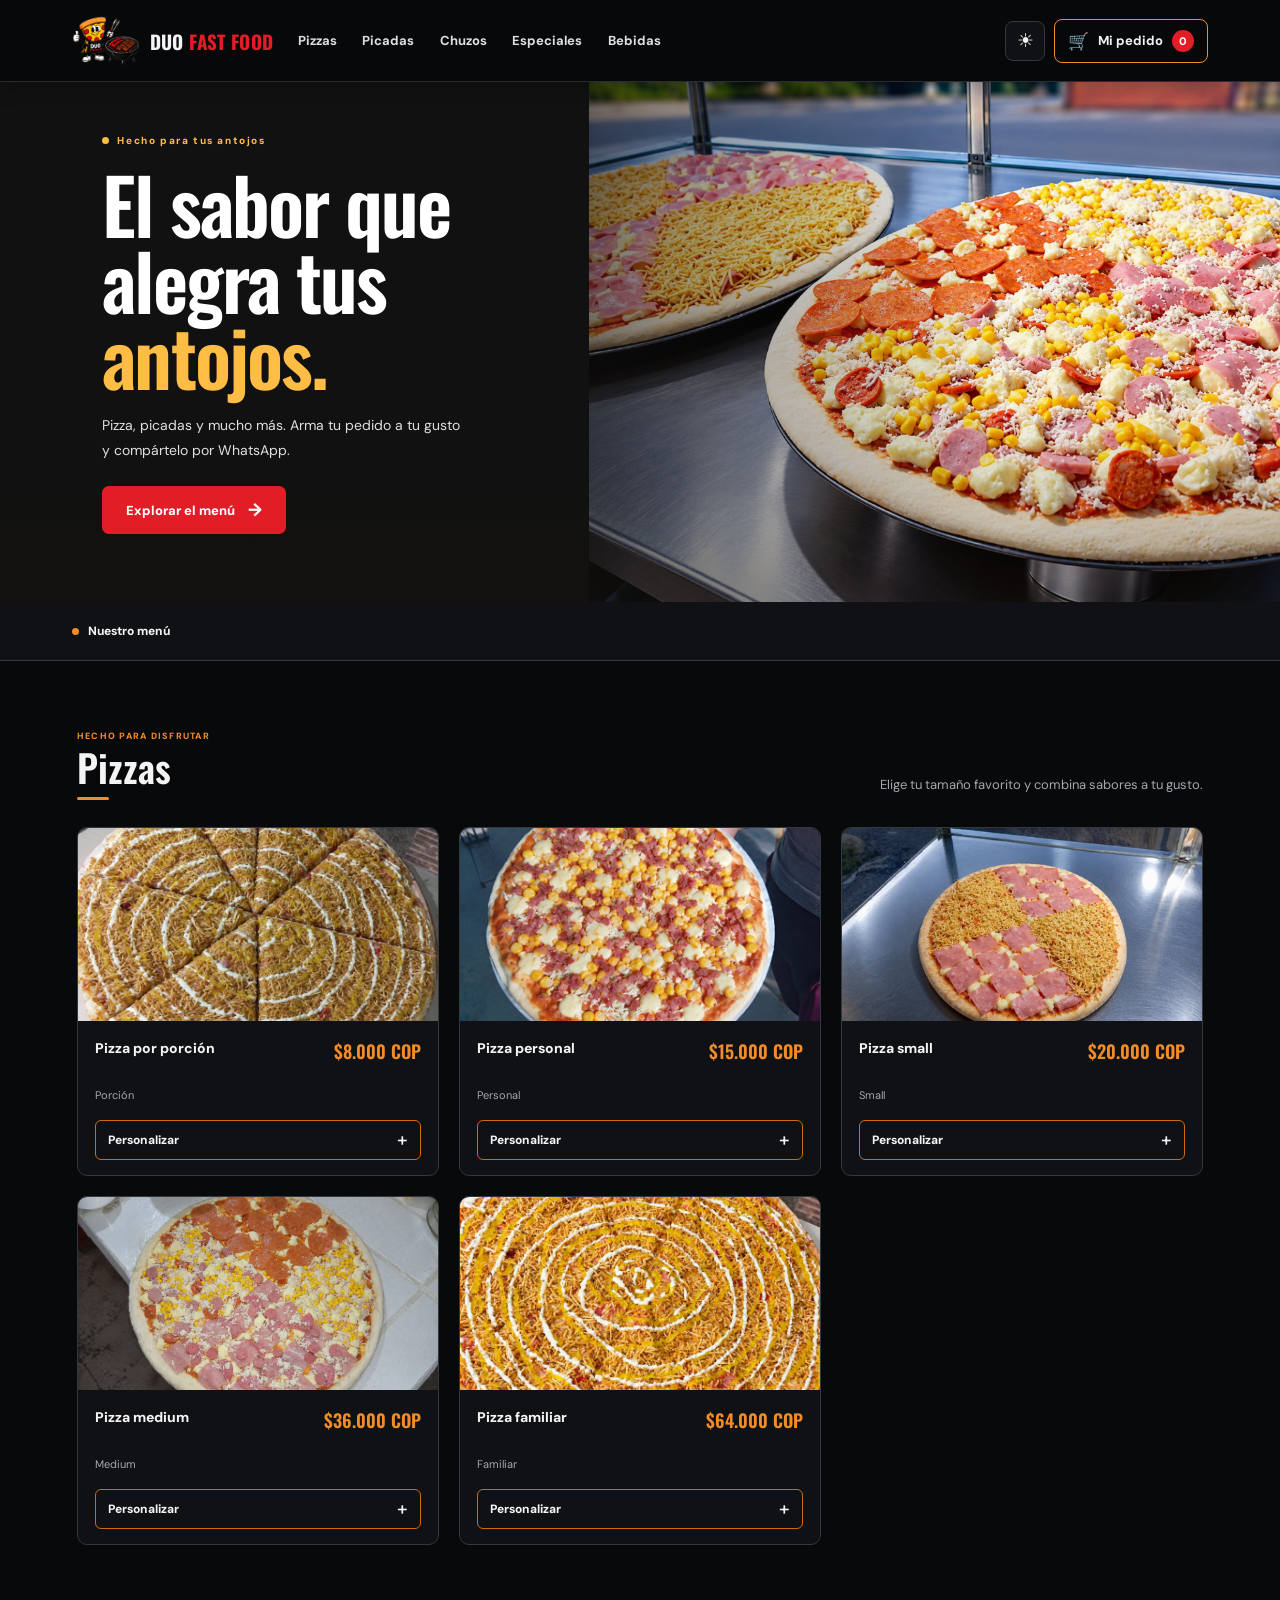
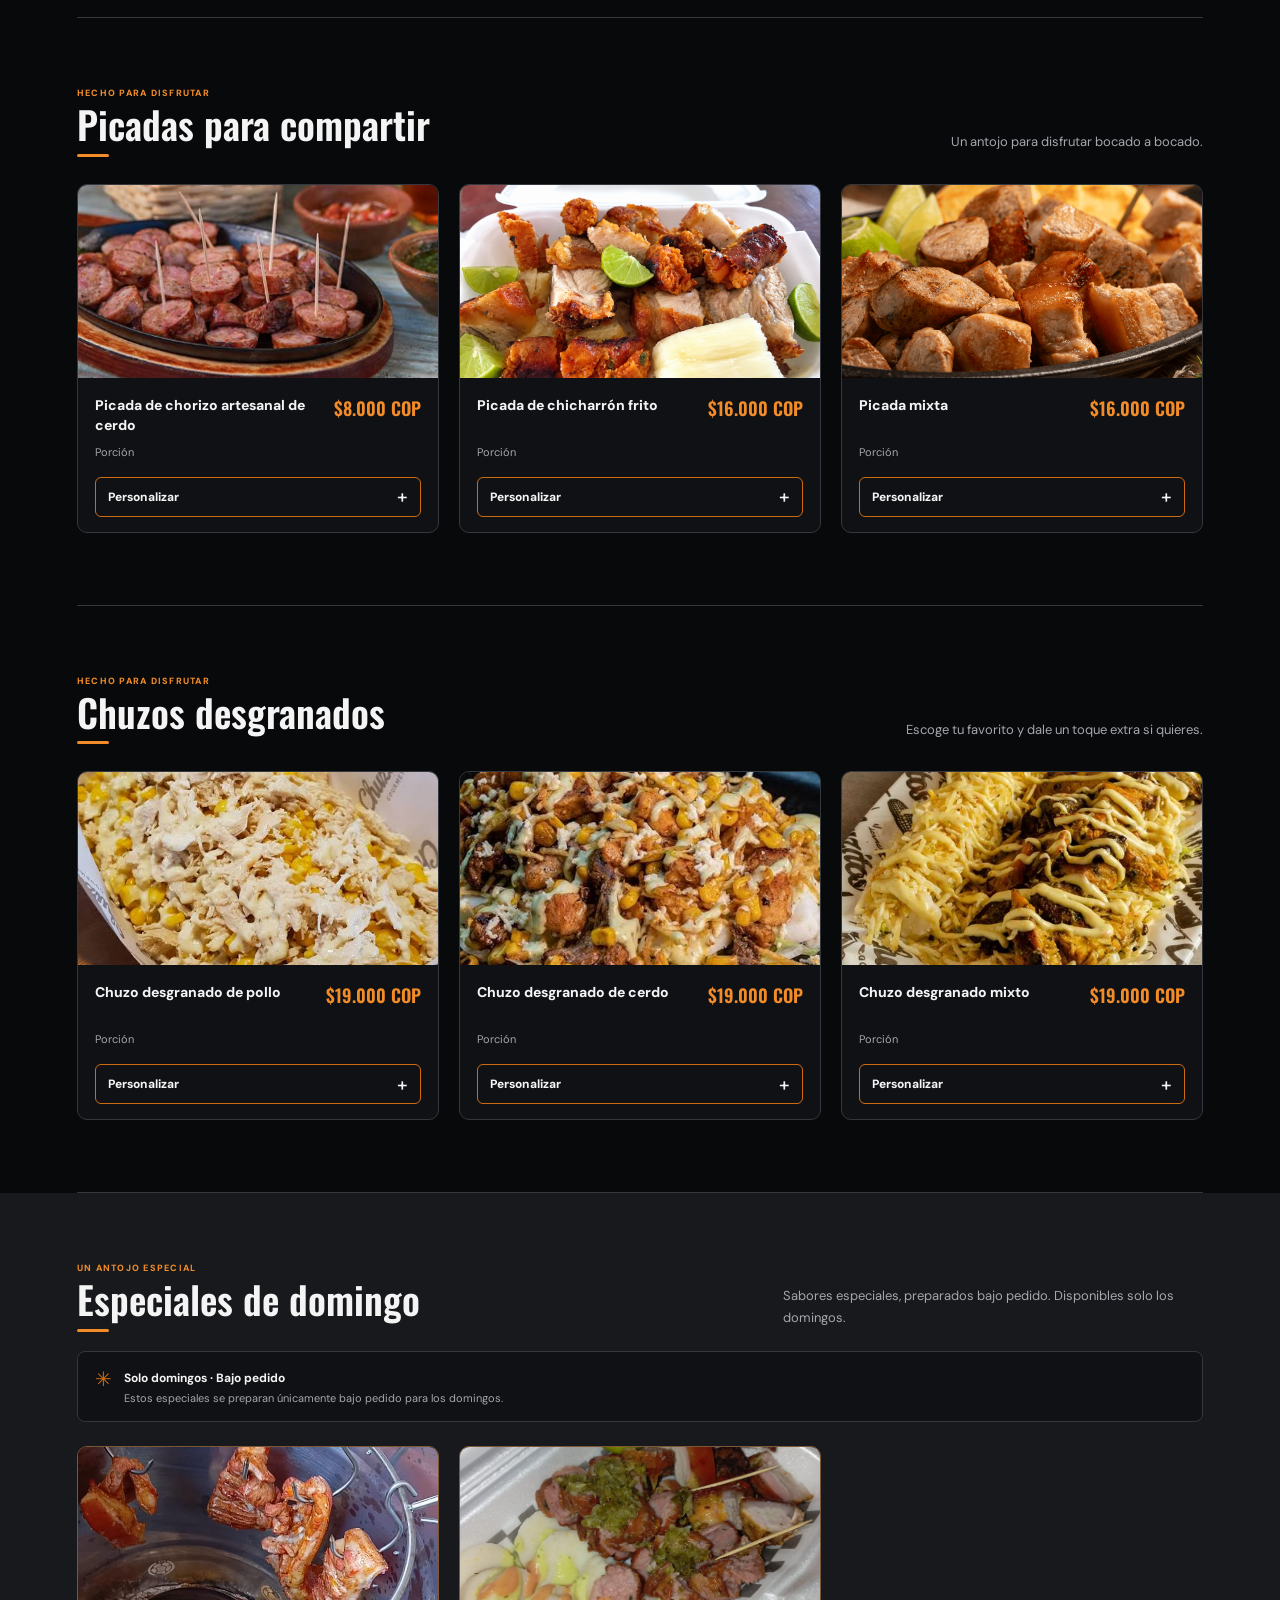
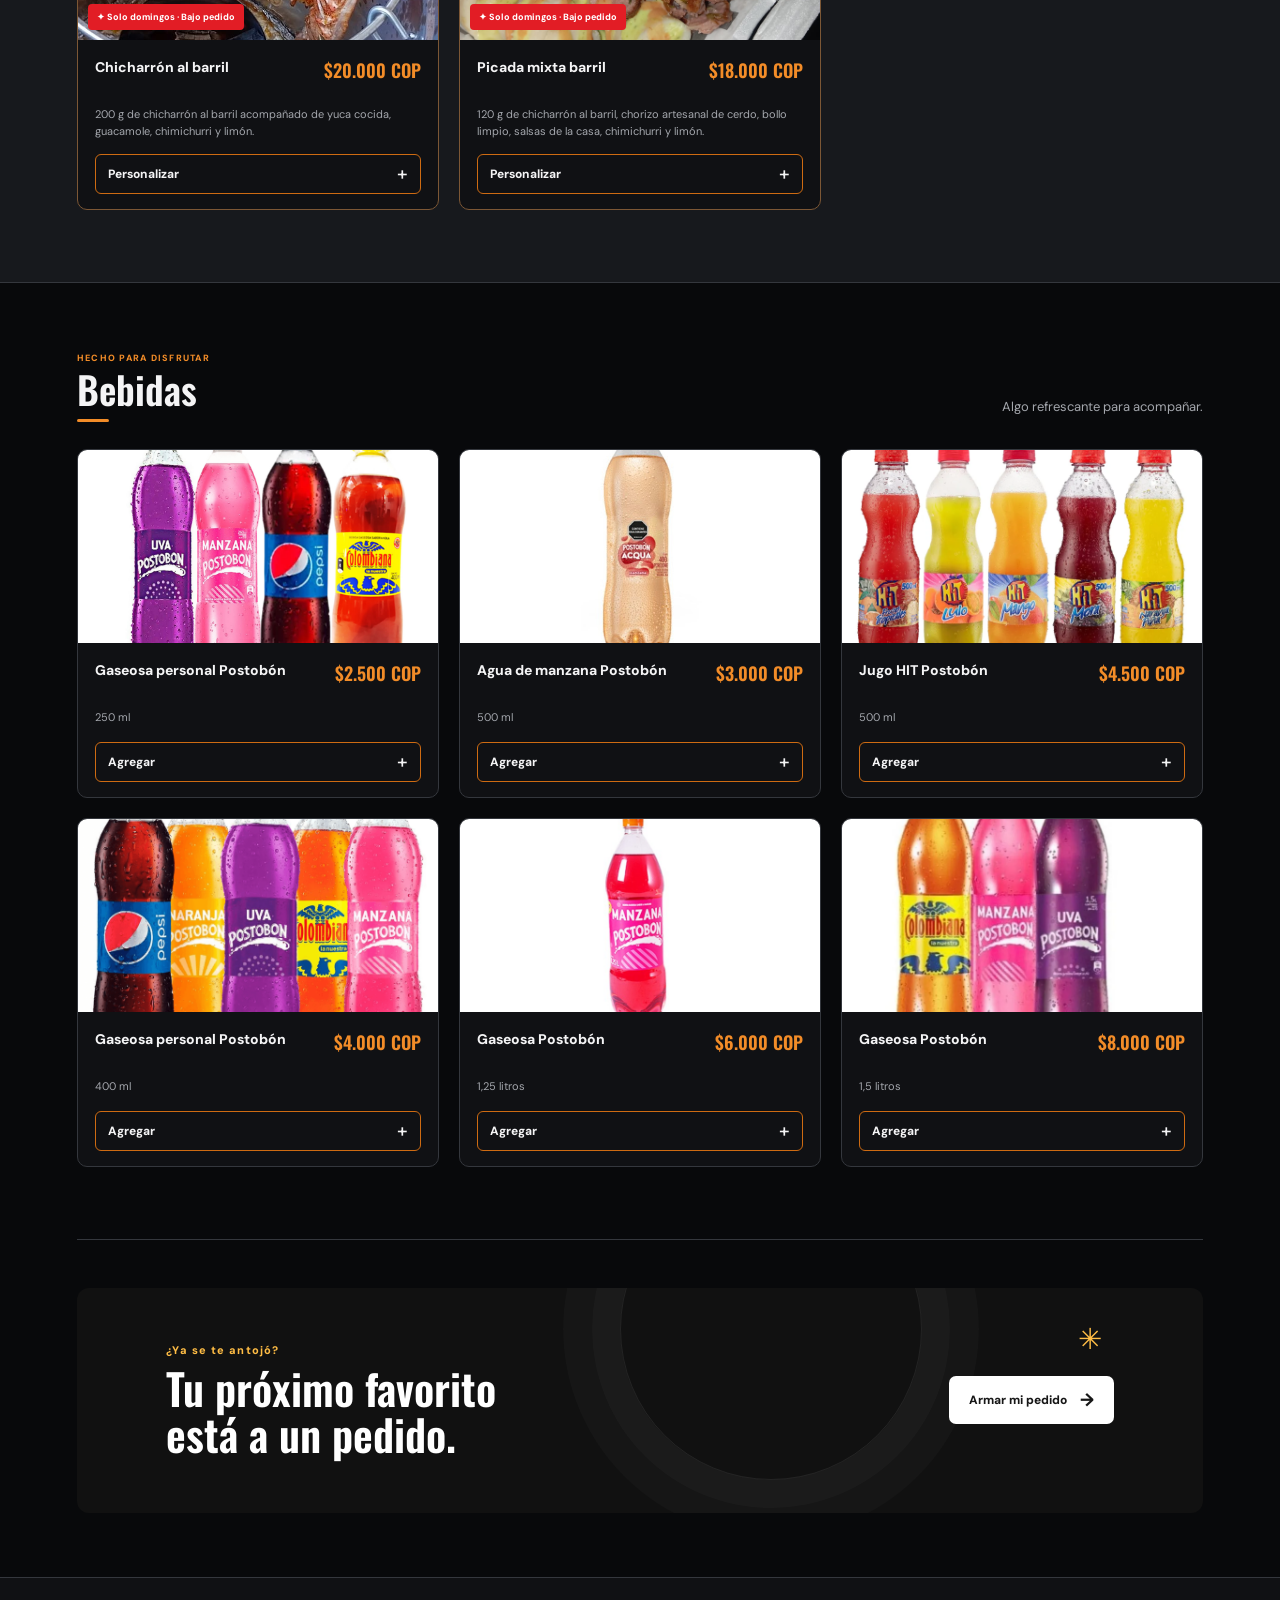
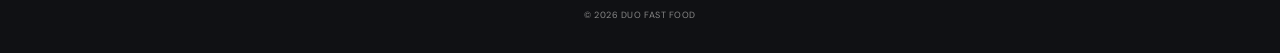
==== index.html @ 20946afc "Actualizar menú e imágenes de productos Co-authored-by: Copilot <223556219+Copilot@users.noreply.git" ====
<!doctype html>
<html lang="es">
  <head>
    <meta charset="UTF-8" />
    <meta name="viewport" content="width=device-width, initial-scale=1" />
    <meta
      name="description"
      content="Explora el menú de DUO FAST FOOD. Elige tus pizzas, picadas, chuzos y bebidas, y envía tu pedido por WhatsApp."
    />
    <meta name="theme-color" content="#08090b" />
    <title>DUO FAST FOOD | Menú digital</title>
    <link rel="preconnect" href="https://fonts.googleapis.com" />
    <link rel="preconnect" href="https://fonts.gstatic.com" crossorigin />
    <link
      href="https://fonts.googleapis.com/css2?family=DM+Sans:wght@400;500;600;700;800&family=Oswald:wght@500;600;700&display=swap"
      rel="stylesheet"
    />
    <script>
      const savedTheme = localStorage.getItem("duofast-theme");
      document.documentElement.dataset.theme = savedTheme === "light" ? "light" : "dark";
    </script>
    <link rel="stylesheet" href="styles.css" />
    <script src="app.js" defer></script>
  </head>
  <body>
    <header class="site-header">
      <a class="brand" href="#inicio" aria-label="DUO FAST FOOD, ir al inicio">
        <span class="brand-mark" aria-hidden="true"><img src="assets/duo-fast-food-mascots.png" alt="" /></span>
        <span class="brand-name">DUO <b>FAST FOOD</b></span>
      </a>
      <nav class="desktop-nav" aria-label="Categorías del menú">
        <a href="#pizzas">Pizzas</a>
        <a href="#picadas">Picadas</a>
        <a href="#chuzos">Chuzos</a>
        <a href="#domingo">Especiales</a>
        <a href="#bebidas">Bebidas</a>
      </nav>
      <div class="header-actions">
        <button class="theme-toggle" type="button" data-theme-toggle aria-label="Cambiar a modo claro" title="Cambiar a modo claro">
          <span aria-hidden="true" data-theme-icon>☀</span>
        </button>
        <button class="header-cart" type="button" data-open-cart aria-label="Abrir carrito">
          <span class="cart-icon" aria-hidden="true">🛒</span>
          <span>Mi pedido</span>
          <span class="cart-count" data-cart-count>0</span>
        </button>
      </div>
    </header>

    <main id="inicio">
      <section class="hero" aria-labelledby="hero-title">
        <div class="hero-content">
          <p class="eyebrow"><span></span> Hecho para tus antojos</p>
          <h1 id="hero-title">El sabor que<br />alegra tus <em>antojos.</em></h1>
          <p class="hero-copy">Pizza, picadas y mucho más. Arma tu pedido a tu gusto y compártelo por WhatsApp.</p>
          <a class="button button-primary hero-button" href="#pizzas">Explorar el menú <span aria-hidden="true">→</span></a>
        </div>
        <div class="hero-photo" role="img" aria-label="Pizza recién horneada con queso y pepperoni"></div>
      </section>

      <div class="menu-toolbar">
        <div><span class="toolbar-dot"></span> Nuestro menú</div>
      </div>

      <nav class="mobile-category-nav" aria-label="Categorías del menú">
        <a href="#pizzas">🍕 Pizzas</a><a href="#picadas">😋 Picadas</a>
        <a href="#chuzos">🍡 Chuzos</a><a href="#domingo">🔥 Domingo</a>
        <a href="#bebidas">🥤 Bebidas</a>
      </nav>

      <div id="menu-sections" class="menu-sections"></div>

      <section class="closing-banner">
        <span class="closing-spark" aria-hidden="true">✳</span>
        <div><p>¿Ya se te antojó?</p><h2>Tu próximo favorito<br />está a un pedido.</h2></div>
        <button class="button button-light" type="button" data-open-cart>Armar mi pedido <span aria-hidden="true">→</span></button>
      </section>
    </main>

    <footer class="site-footer">
      <div class="footer-credits">
        <span>© <span data-year></span> DUO FAST FOOD</span>
      </div>
    </footer>

    <button class="mobile-cart-bar" type="button" data-open-cart>
      <span class="mobile-cart-left"><span aria-hidden="true">🛒</span> Ver mi pedido <span class="cart-count" data-cart-count>0</span></span>
      <strong data-cart-total>$0</strong>
      <span class="mobile-cart-arrow" aria-hidden="true">→</span>
    </button>

    <dialog class="customize-dialog" aria-labelledby="customize-title">
      <form method="dialog" class="dialog-top">
        <button class="icon-button" aria-label="Cerrar" value="cancel">×</button>
      </form>
      <div class="customize-content"></div>
    </dialog>

    <dialog class="cart-dialog" aria-labelledby="cart-title">
      <div class="cart-panel">
        <div class="cart-heading">
          <div><p class="eyebrow">TU PEDIDO</p><h2 id="cart-title">El carrito <span aria-hidden="true">🛒</span></h2></div>
          <button class="icon-button" type="button" data-close-cart aria-label="Cerrar carrito">×</button>
        </div>
        <div class="cart-items"></div>
        <form class="checkout-form" novalidate>
          <div class="cart-total-row"><span>Total del pedido</span><strong data-checkout-total>$0</strong></div>
          <label for="customer-name">Tu nombre <span>*</span></label>
          <input id="customer-name" name="customerName" autocomplete="name" placeholder="¿Cómo te llamas?" required maxlength="60" />
          <fieldset class="checkout-options">
            <legend>¿Cómo recibes tu pedido? <span>*</span></legend>
            <div class="option-cards">
              <label class="checkout-option">
                <input type="radio" name="deliveryType" value="Recoger en el local" checked required />
                <span class="option-icon" aria-hidden="true">🏃</span>
                <span><strong>Recoger</strong><small>En el local</small></span>
              </label>
              <label class="checkout-option">
                <input type="radio" name="deliveryType" value="Domicilio" required />
                <span class="option-icon" aria-hidden="true">🛵</span>
                <span><strong>Domicilio</strong><small>En tu dirección</small></span>
              </label>
            </div>
          </fieldset>
          <div class="conditional-field" data-address-group hidden>
            <label for="delivery-address">Dirección del domicilio <span>*</span></label>
            <textarea id="delivery-address" name="deliveryAddress" rows="2" maxlength="250" placeholder="Calle, carrera, número de casa o apartamento y barrio"></textarea>
          </div>
          <fieldset class="checkout-options">
            <legend>¿Cómo vas a pagar? <span>*</span></legend>
            <div class="option-cards">
              <label class="checkout-option">
                <input type="radio" name="paymentMethod" value="Efectivo" checked required />
                <span class="option-icon" aria-hidden="true">💵</span>
                <span><strong>Efectivo</strong><small>Al recibir o recoger</small></span>
              </label>
              <label class="checkout-option">
                <input type="radio" name="paymentMethod" value="Transferencia" required />
                <span class="option-icon" aria-hidden="true">📲</span>
                <span><strong>Transferencia</strong><small>Pago digital</small></span>
              </label>
            </div>
          </fieldset>
          <div class="conditional-field cash-change-field" data-cash-group>
            <label for="cash-change">¿Necesitas que llevemos cambio?</label>
            <select id="cash-change" name="cashChange">
              <option value="No">No, tengo el valor exacto</option>
              <option value="Sí">Sí, necesito cambio</option>
            </select>
            <div class="conditional-field" data-change-amount-group hidden>
              <label for="cash-amount">¿Con cuánto vas a pagar? <span>*</span></label>
              <input id="cash-amount" name="cashAmount" type="number" min="1" step="1" inputmode="numeric" placeholder="Ej. 50000" />
            </div>
          </div>
          <label for="order-notes">Observaciones <span class="optional">(opcional)</span></label>
          <textarea id="order-notes" name="notes" rows="2" maxlength="400" placeholder="¿Algo más que debamos saber?"></textarea>
          <button class="button button-primary whatsapp-button" type="submit"><span aria-hidden="true">☏</span> Pedir por WhatsApp</button>
          <p class="checkout-note">Se abrirá WhatsApp con tu pedido listo. Recuerda presionar “Enviar” para confirmarlo.</p>
        </form>
      </div>
    </dialog>

    <div class="toast" role="status" aria-live="polite"></div>
  </body>
</html>
---- styles.css ----
:root {
  color-scheme: dark;
  --ink: #f4f4f5;
  --muted: #a4a7ad;
  --orange: #e21d25;
  --orange-dark: #bd151c;
  --accent: #f28c28;
  --accent-dark: #ce6b12;
  --cream: #08090b;
  --yellow: #ffbd45;
  --line: #34373d;
  --surface: #101114;
  --surface-raised: #17191d;
  --surface-input: #17191d;
  --surface-selected: #302118;
  --text-secondary: #dedfe2;
  --header-background: rgba(8, 9, 11, .98);
  --header-border: #292b30;
  --soft-border: #34373d;
  --card-hover-border: #575a61;
  --header-shadow: rgba(0, 0, 0, .24);
  --font-body: "DM Sans", sans-serif;
  --font-display: "Oswald", sans-serif;
}

:root[data-theme="light"] {
  color-scheme: light;
  --ink: #171717;
  --muted: #686868;
  --cream: #ffffff;
  --line: #e5e5e5;
  --surface: #ffffff;
  --surface-raised: #f7f7f7;
  --surface-input: #ffffff;
  --surface-selected: #fff3e7;
  --text-secondary: #56514b;
  --header-background: rgba(255, 255, 255, .98);
  --header-border: rgba(17, 17, 17, .08);
  --soft-border: #e8e8e8;
  --card-hover-border: #d0d0d0;
  --header-shadow: rgba(38, 29, 21, .06);
}

* { box-sizing: border-box; }
html { scroll-behavior: smooth; scroll-padding-top: 96px; }
body { margin: 0; color: var(--ink); background: var(--cream); font-family: var(--font-body); -webkit-font-smoothing: antialiased; transition: color .2s ease, background-color .2s ease; }
button, input, textarea { font: inherit; }
button, a { -webkit-tap-highlight-color: transparent; }
a { color: inherit; text-decoration: none; }
button { color: inherit; }

.site-header { position: sticky; z-index: 10; top: 0; display: flex; align-items: center; justify-content: space-between; height: 82px; padding: 0 max(5.6vw, calc((100vw - 1320px) / 2)); background: var(--header-background); border-bottom: 1px solid var(--header-border); box-shadow: 0 5px 20px var(--header-shadow); backdrop-filter: blur(12px); }
.brand { display: inline-flex; width: 126px; height: 78px; align-items: center; flex-shrink: 0; }
.site-header .brand { width: auto; height: auto; gap: 10px; }
.site-header .brand-mark { width: 68px; height: 54px; flex: 0 0 auto; overflow: visible; border: 0; border-radius: 0; background: transparent; transform: none; }
.site-header .brand-mark img { display: block; width: 100%; height: 100%; object-fit: contain; }
.site-header .brand:focus-visible { border-radius: 6px; outline: 2px solid var(--orange); outline-offset: 2px; }
.brand-mark { position: relative; display: flex; width: 27px; height: 27px; align-items: center; justify-content: center; gap: 3px; border: 2px solid var(--orange); border-radius: 50%; transform: rotate(-18deg); }
.brand-mark span { width: 5px; height: 13px; background: var(--orange); border-radius: 5px; }
.brand-mark span + span { height: 9px; }
.brand-name { font-family: var(--font-display); font-size: 19px; font-weight: 700; letter-spacing: .02em; }
.site-header .brand-name { color: var(--ink); }
.brand-name b { color: var(--orange); font-weight: 700; }
.desktop-nav { display: flex; gap: clamp(13px, 2vw, 28px); margin-left: 24px; }
.desktop-nav a { position: relative; padding: 10px 0; color: var(--text-secondary); font-size: 13px; font-weight: 700; transition: color .18s ease; }
.desktop-nav a::after { position: absolute; right: 0; bottom: 3px; left: 0; height: 2px; border-radius: 2px; background: var(--orange); content: ""; transform: scaleX(0); transform-origin: left; transition: transform .18s ease; }
.desktop-nav a:hover, .desktop-nav a:focus-visible { color: var(--accent); }
.desktop-nav a:hover::after, .desktop-nav a:focus-visible::after { transform: scaleX(1); }
.header-actions { display: flex; align-items: center; gap: 9px; margin-left: auto; }
.theme-toggle { display: grid; width: 40px; height: 40px; flex: 0 0 auto; place-items: center; border: 1px solid var(--line); border-radius: 8px; color: var(--ink); background: var(--surface); font-size: 19px; cursor: pointer; transition: border-color .18s ease, background .18s ease, transform .18s ease; }
.theme-toggle:hover { border-color: var(--accent); transform: translateY(-1px); }
.theme-toggle:focus-visible, .header-cart:focus-visible { outline: 2px solid var(--accent); outline-offset: 3px; }
.header-cart { display: inline-flex; align-items: center; gap: 9px; padding: 10px 13px; border: 1px solid var(--accent); border-radius: 8px; color: var(--ink); background: transparent; font-size: 13px; font-weight: 700; cursor: pointer; transition: background .18s ease, border-color .18s ease, transform .18s ease; }
.header-cart:hover { border-color: var(--accent); background: var(--accent-dark); transform: translateY(-1px); }
.cart-icon { font-size: 17px; }
.cart-count { display: inline-grid; min-width: 22px; height: 22px; place-items: center; padding: 0 5px; color: #fff; border-radius: 20px; background: var(--orange); font-size: 11px; font-weight: 800; }

.hero { position: relative; display: grid; grid-template-columns: 1fr 1.04fr; min-height: 496px; overflow: hidden; color: #fff; background: #111; }
.hero-content { z-index: 1; align-self: center; padding: 52px 6vw 68px max(8vw, calc((100vw - 1320px) / 2)); }
.eyebrow { display: flex; align-items: center; gap: 8px; margin: 0 0 18px; color: var(--orange); font-size: 10px; font-weight: 800; letter-spacing: .16em; }
.hero .eyebrow { color: var(--yellow); }
.eyebrow > span { width: 7px; height: 7px; border-radius: 50%; background: currentColor; }
.hero h1 { margin: 0; font-family: var(--font-display); font-size: clamp(52px, 6vw, 83px); font-weight: 600; line-height: .99; letter-spacing: -.025em; }
.hero h1 em { color: var(--yellow); font-style: normal; }
.hero-copy { max-width: 360px; margin: 20px 0 24px; color: #e0e0e0; font-size: 14px; line-height: 1.75; }
.button { display: inline-flex; min-height: 48px; align-items: center; justify-content: center; gap: 13px; padding: 0 20px; border: 0; border-radius: 7px; font-weight: 800; cursor: pointer; transition: transform .16s ease, background .16s ease; }
.button:hover { transform: translateY(-1px); }
.button-primary { color: #fff; background: var(--orange); }
.button-primary:hover { background: var(--orange-dark); }
.hero-button { min-width: 184px; font-size: 13px; }
.hero-button span, .button-light span { font-size: 18px; }
.hero-photo { position: absolute; inset: 0; background-image: linear-gradient(90deg, #111 0%, rgba(17,17,17,.97) 31%, rgba(17,17,17,.44) 52%, rgba(17,17,17,.02) 78%), url("assets/hero-pizzas.png"); background-position: center, right center; background-size: cover, auto 100%; background-repeat: no-repeat; }
.hero-photo::after { position: absolute; inset: 0; background: linear-gradient(0deg, rgba(22,18,14,.3), transparent 38%); content: ""; }
.menu-toolbar { display: flex; height: 59px; align-items: center; justify-content: space-between; padding: 0 max(5.6vw, calc((100vw - 1320px) / 2)); border-bottom: 1px solid var(--line); background: var(--surface); }
.menu-toolbar > div { display: flex; align-items: center; gap: 9px; font-size: 12px; font-weight: 800; }
.toolbar-dot { width: 7px; height: 7px; border-radius: 50%; background: var(--accent); }
.menu-toolbar > span { color: var(--muted); font-size: 9px; font-weight: 700; letter-spacing: .1em; }
.mobile-category-nav { display: none; }
.menu-sections { max-width: 1320px; margin: 0 auto; padding: 0 6vw; }
.menu-section { padding: 69px 0 72px; border-bottom: 1px solid var(--line); scroll-margin-top: 84px; }
.section-heading { display: flex; align-items: end; justify-content: space-between; gap: 24px; margin-bottom: 27px; }
.section-title-wrap { display: flex; align-items: center; }
.section-kicker { margin: 0 0 5px; color: var(--accent); font-size: 9px; font-weight: 800; letter-spacing: .14em; }
.section-heading h2 { margin: 0; color: var(--ink); font-family: var(--font-display); font-size: clamp(29px, 3vw, 38px); font-weight: 600; line-height: 1.1; }
.section-heading h2::after { display: block; width: 32px; height: 3px; margin-top: 8px; border-radius: 3px; background: var(--accent); content: ""; }
.section-subtitle { max-width: 420px; margin: 0 0 4px; color: var(--muted); font-size: 13px; line-height: 1.65; }
.product-grid { display: grid; grid-template-columns: repeat(3, minmax(0, 1fr)); gap: 20px; }
.product-card { min-width: 0; overflow: hidden; border: 1px solid var(--soft-border); border-radius: 10px; background: var(--surface); transition: border-color .2s ease, box-shadow .2s ease, transform .2s ease; }
.product-card:hover { border-color: var(--card-hover-border); transform: translateY(-3px); box-shadow: 0 12px 28px rgba(0, 0, 0, .18); }
.product-photo { position: relative; height: 193px; overflow: hidden; background: #f2f2f2; }
.product-photo img { width: 100%; height: 100%; object-fit: cover; transition: transform .4s ease; }
.product-card:hover .product-photo img { transform: scale(1.035); }
.product-info { padding: 17px 17px 15px; }
.product-title-row { display: flex; align-items: flex-start; justify-content: space-between; gap: 10px; min-height: 42px; }
.product-title-row h3 { max-width: 68%; margin: 0; font-size: 14px; font-weight: 800; line-height: 1.45; }
.product-price { flex-shrink: 0; color: var(--accent); font-family: var(--font-display); font-size: 18px; font-weight: 600; white-space: nowrap; }
.product-description { display: -webkit-box; min-height: 19px; overflow: hidden; margin: 7px 0 14px; color: var(--muted); font-size: 11px; line-height: 1.55; -webkit-box-orient: vertical; -webkit-line-clamp: 2; }
.add-button { display: flex; width: 100%; min-height: 40px; align-items: center; justify-content: space-between; padding: 0 12px; border: 1px solid var(--accent-dark); border-radius: 6px; color: #f4f4f5; background: transparent; font-size: 12px; font-weight: 800; cursor: pointer; transition: background .16s ease, color .16s ease; }
.add-button:hover { color: #fff; background: var(--accent-dark); border-color: var(--accent-dark); }
.add-button span { font-size: 19px; font-weight: 500; }

.sunday-section { position: relative; margin: 0 -6vw; padding: 69px 6vw 72px; background: var(--surface-raised); }
.sunday-notice { display: flex; align-items: flex-start; gap: 12px; margin: -8px 0 24px; padding: 14px 17px; border: 1px solid var(--line); border-radius: 8px; background: var(--surface); }
.sunday-notice > span { color: var(--accent-dark); font-size: 20px; }
.sunday-notice strong { color: var(--ink); font-size: 12px; }
.sunday-notice p { margin: 3px 0 0; color: var(--muted); font-size: 11px; line-height: 1.5; }
.product-card-special { border-color: color-mix(in srgb, var(--accent) 38%, var(--line)); }
.availability-tag { position: absolute; bottom: 10px; left: 10px; padding: 7px 9px; border-radius: 4px; color: #fff; background: var(--orange); font-size: 9px; font-weight: 800; }

.closing-banner { position: relative; display: flex; min-height: 225px; align-items: center; justify-content: space-between; overflow: hidden; margin: 48px 6vw 64px; padding: 35px 7%; border-radius: 12px; color: #fff; background: #111; }
.closing-banner::after { position: absolute; top: -110px; right: 25%; width: 300px; height: 300px; border: 1px solid rgba(255,255,255,.08); border-radius: 50%; box-shadow: 0 0 0 28px rgba(255,255,255,.025), 0 0 0 57px rgba(255,255,255,.02); content: ""; }
.closing-spark { position: absolute; top: 32px; right: 9%; color: var(--yellow); font-size: 29px; }
.closing-banner p { margin: 0 0 8px; color: var(--yellow); font-size: 11px; font-weight: 800; letter-spacing: .1em; }
.closing-banner h2 { position: relative; z-index: 1; margin: 0; font-family: var(--font-display); font-size: clamp(30px, 4vw, 43px); font-weight: 600; line-height: 1.08; }
.button-light { position: relative; z-index: 1; color: #171717; background: #fff; font-size: 12px; }
.button-light:hover { background: var(--yellow); }
.site-footer { display: flex; min-height: 76px; align-items: center; justify-content: center; padding: 18px 20px; border-top: 1px solid var(--line); background: var(--surface); }
.footer-credits { display: grid; justify-items: center; text-align: center; }
.footer-credits > span { color: #888; font-size: 9px; letter-spacing: .06em; }
.mobile-cart-bar { display: none; }

:root[data-theme="light"] .add-button { color: var(--orange-dark); background: #fff8ef; }
:root[data-theme="light"] .add-button:hover { color: #fff; background: var(--orange); }
:root[data-theme="light"] .site-footer > span { color: #888; }

dialog { color: var(--ink); }
.customize-dialog, .cart-dialog { width: min(480px, calc(100% - 30px)); max-height: min(88dvh, 760px); padding: 0; overflow: auto; border: 1px solid var(--line); border-radius: 13px; background: var(--surface); box-shadow: 0 25px 90px rgba(0,0,0,.28); }
dialog::backdrop { background: rgba(25,22,19,.62); backdrop-filter: blur(3px); }
.dialog-top { display: flex; justify-content: flex-end; padding: 13px 15px 0; }
.icon-button { display: grid; width: 36px; height: 36px; place-items: center; border: 1px solid var(--line); border-radius: 50%; color: var(--muted); background: var(--surface); font-size: 24px; line-height: 1; cursor: pointer; }
.customize-content { padding: 5px 27px 27px; }
.customize-content .eyebrow { margin-bottom: 6px; }
.customize-content h2 { margin: 0; font-family: var(--font-display); font-size: 31px; font-weight: 600; }
.customize-price { margin: 3px 0 17px; color: var(--orange-dark); font-weight: 800; }
.customize-price span { color: var(--muted); font-size: 12px; font-weight: 500; }
.customize-instruction { margin: 0 0 14px; color: var(--muted); font-size: 13px; line-height: 1.55; }
.pizza-quantity { display: flex; align-items: center; justify-content: space-between; margin-top: 20px; padding-top: 16px; border-top: 1px solid var(--line); font-size: 13px; font-weight: 800; }
.pizza-quantity output { min-width: 16px; text-align: center; font-size: 12px; font-weight: 800; }
.flavor-options { display: grid; gap: 8px; }
.choice-option { display: flex; min-height: 43px; align-items: center; gap: 10px; padding: 8px 10px; border: 1px solid var(--line); border-radius: 6px; font-size: 12px; cursor: pointer; }
.choice-option:has(input:checked) { border-color: var(--orange); background: var(--surface-selected); }
.choice-option:has(input:disabled) { opacity: .46; cursor: not-allowed; }
.choice-option input { position: absolute; width: 1px; height: 1px; opacity: 0; }
.choice-check { display: grid; width: 17px; height: 17px; flex-shrink: 0; place-items: center; border: 1px solid var(--muted); border-radius: 50%; background: var(--surface); }
.choice-option input:checked + .choice-check { border-color: var(--orange); background: var(--orange); }
.choice-option input:checked + .choice-check::after { width: 6px; height: 6px; border-radius: 50%; background: #fff; content: ""; }
.choice-option input:focus-visible + .choice-check { outline: 2px solid var(--ink); outline-offset: 2px; }
.addon-choice { border-radius: 6px; }
.addon-choice .choice-check { border-radius: 4px; }
.addon-choice strong { margin-left: auto; color: var(--accent); font-size: 11px; }
.selection-count { margin: 10px 0 0; color: var(--muted); font-size: 11px; }
.addon-section { margin-top: 22px; padding-top: 18px; border-top: 1px solid var(--line); }
.addon-heading { margin: 0 0 5px; font-size: 13px; font-weight: 800; }
.customize-actions { display: grid; gap: 8px; margin-top: 20px; }
.customize-actions .button { width: 100%; }
.text-button { min-height: 40px; border: 0; color: var(--muted); background: transparent; font-size: 12px; font-weight: 700; cursor: pointer; }

.cart-dialog { width: min(490px, calc(100% - 26px)); }
.cart-panel { display: flex; max-height: min(88dvh, 760px); flex-direction: column; }
.cart-heading { display: flex; align-items: center; justify-content: space-between; padding: 23px 24px 16px; border-bottom: 1px solid var(--line); }
.cart-heading .eyebrow { margin-bottom: 4px; font-size: 9px; }
.cart-heading h2 { margin: 0; font-family: var(--font-display); font-size: 29px; font-weight: 600; }
.cart-heading h2 span { font-family: var(--font-body); font-size: 20px; }
.cart-items { min-height: 80px; flex: 1 1 auto; overflow: auto; padding: 0 24px; }
.empty-cart { display: flex; min-height: 260px; flex-direction: column; align-items: center; justify-content: center; padding: 28px 14px; text-align: center; }
.empty-cart > span { font-size: 39px; }
.empty-cart h3 { margin: 12px 0 5px; font-size: 16px; }
.empty-cart p { max-width: 260px; margin: 0 0 18px; color: var(--muted); font-size: 12px; line-height: 1.6; }
.empty-cart .button { min-height: 41px; font-size: 12px; }
.cart-item { padding: 16px 0; border-bottom: 1px solid var(--line); }
.cart-item-main { display: flex; align-items: flex-start; justify-content: space-between; gap: 12px; }
.cart-item-main h3 { margin: 0 0 4px; font-size: 13px; }
.cart-item-main p { margin: 0; color: var(--muted); font-size: 10px; line-height: 1.5; }
.cart-item-price { display: inline-block; margin-top: 5px; color: var(--accent); font-size: 10px; font-weight: 700; }
.remove-item { width: 30px; height: 30px; flex: 0 0 auto; border: 0; border-radius: 50%; color: var(--muted); background: var(--surface-raised); font-size: 20px; cursor: pointer; }
.cart-item-bottom { display: flex; align-items: center; justify-content: space-between; margin-top: 10px; }
.cart-item-bottom > strong { font-size: 13px; }
.quantity-control { display: flex; align-items: center; gap: 11px; }
.quantity-control button { display: grid; width: 28px; height: 28px; place-items: center; border: 1px solid var(--line); border-radius: 5px; color: var(--ink); background: var(--surface); font-size: 17px; cursor: pointer; }
.quantity-control span { min-width: 12px; text-align: center; font-size: 12px; font-weight: 800; }
.checkout-form { flex: 0 1 auto; overflow-y: auto; padding: 14px 24px 20px; border-top: 1px solid var(--line); background: var(--surface); }
.cart-total-row { display: flex; align-items: center; justify-content: space-between; margin-bottom: 15px; }
.cart-total-row span { color: var(--muted); font-size: 12px; }
.cart-total-row strong { color: var(--accent); font-family: var(--font-display); font-size: 25px; }
.checkout-form label { display: block; margin: 11px 0 6px; font-size: 11px; font-weight: 800; }
.checkout-form label > span:first-child { color: var(--orange); }
.checkout-form .optional { color: var(--muted); font-weight: 500; }
.checkout-form input:not([type="radio"]), .checkout-form textarea, .checkout-form select { width: 100%; padding: 10px 11px; border: 1px solid var(--line); border-radius: 6px; outline: none; color: var(--ink); background: var(--surface-input); font-size: 12px; }
.checkout-form input:not([type="radio"]):focus, .checkout-form textarea:focus, .checkout-form select:focus { border-color: var(--accent); box-shadow: 0 0 0 3px rgba(242,140,40,.16); }
.checkout-form textarea { resize: vertical; }
.checkout-options { min-width: 0; margin: 17px 0 0; padding: 0; border: 0; }
.checkout-options legend { margin-bottom: 8px; font-size: 11px; font-weight: 800; }
.checkout-options legend span { color: var(--orange); }
.option-cards { display: grid; grid-template-columns: repeat(2, minmax(0, 1fr)); gap: 8px; }
.checkout-form .checkout-option { position: relative; display: flex; min-height: 59px; align-items: center; gap: 9px; margin: 0; padding: 9px 10px; border: 1px solid var(--line); border-radius: 7px; background: var(--surface-input); cursor: pointer; transition: border-color .18s ease, background .18s ease; }
.checkout-option:has(input:checked) { border-color: var(--orange); background: var(--surface-selected); }
.checkout-option:has(input:focus-visible) { outline: 2px solid var(--ink); outline-offset: 2px; }
.checkout-option input { position: absolute; width: 1px; height: 1px; opacity: 0; }
.option-icon { font-size: 18px; }
.checkout-option strong, .checkout-option small { display: block; }
.checkout-option strong { font-size: 10px; }
.checkout-option small { margin-top: 3px; color: var(--muted); font-size: 9px; font-weight: 500; line-height: 1.3; }
.conditional-field[hidden] { display: none; }
.conditional-field > label { margin-top: 13px; }
.cash-change-field > label { margin-top: 13px; }
.cash-change-field select { color: var(--ink); }
.whatsapp-button { width: 100%; margin-top: 15px; font-size: 13px; }
.whatsapp-button > span { font-size: 20px; }
.checkout-note { margin: 9px 0 0; color: var(--muted); font-size: 9px; line-height: 1.5; text-align: center; }
.toast { position: fixed; z-index: 30; right: 22px; bottom: 22px; max-width: calc(100vw - 36px); padding: 13px 18px; border-radius: 7px; color: #fff; background: #111; box-shadow: 0 8px 26px rgba(0,0,0,.18); font-size: 12px; font-weight: 700; opacity: 0; pointer-events: none; transform: translateY(8px); transition: opacity .2s ease, transform .2s ease; }
.toast-visible { opacity: 1; transform: translateY(0); }

@media (min-width: 1450px) {
  .menu-sections { padding-right: 0; padding-left: 0; }
  .sunday-section { margin-right: 0; margin-left: 0; padding-right: 0; padding-left: 0; }
  .closing-banner { margin-right: auto; margin-left: auto; max-width: 1200px; }
}
@media (max-width: 920px) {
  .site-header { padding-right: 4vw; padding-left: 4vw; }
  .desktop-nav { gap: 12px; margin-left: 12px; }
  .desktop-nav a { font-size: 11px; }
  .hero-content { padding-left: 6vw; }
  .product-grid { gap: 14px; }
  .product-photo { height: 165px; }
  .product-info { padding: 14px 13px 13px; }
  .product-title-row h3 { font-size: 12px; }
  .product-price { font-size: 16px; }
}
@media (max-width: 680px) {
  html { scroll-padding-top: 120px; }
  .site-header { height: 64px; padding: 0 14px; }
  .site-header .brand { width: auto; height: auto; gap: 8px; }
  .site-header .brand-mark { width: 54px; height: 46px; }
  .brand-name { font-size: 17px; }
  .desktop-nav { display: none; }
  .header-actions { gap: 7px; }
  .theme-toggle { width: 36px; height: 36px; }
  .header-cart { gap: 7px; padding: 7px 8px; font-size: 11px; }
  .header-cart .cart-icon { font-size: 15px; }
  .header-cart .cart-count { min-width: 19px; height: 19px; font-size: 10px; }
  .hero { grid-template-columns: 1fr; min-height: 520px; }
  .hero-content { padding: 48px 24px; }
  .hero h1 { font-size: clamp(52px, 13vw, 70px); }
  .hero-copy { max-width: 310px; margin: 15px 0 18px; font-size: 12px; }
  .hero-photo { background-image: linear-gradient(90deg, rgba(17,17,17,.93), rgba(17,17,17,.38)), linear-gradient(0deg, rgba(17,17,17,.5), transparent 60%), url("assets/hero-pizzas.png"); background-position: center, center, center bottom; background-size: cover, cover, 100% auto; }
  .menu-toolbar { height: 47px; padding: 0 18px; }
  .menu-toolbar > div { font-size: 11px; }
  .mobile-category-nav { position: sticky; z-index: 8; top: 64px; display: flex; gap: 8px; overflow-x: auto; padding: 11px 16px; border-bottom: 1px solid var(--line); background: var(--header-background); scrollbar-width: none; }
  .mobile-category-nav::-webkit-scrollbar { display: none; }
  .mobile-category-nav a { flex: 0 0 auto; padding: 8px 11px; border: 1px solid var(--line); border-radius: 22px; color: var(--ink); background: var(--surface); font-size: 10px; font-weight: 700; }
  .menu-sections { padding: 0 16px; }
  .menu-section { padding: 43px 0 45px; scroll-margin-top: 122px; }
  .section-heading { align-items: flex-start; flex-direction: column; gap: 10px; margin-bottom: 18px; }
  .section-kicker { font-size: 8px; }
  .section-heading h2 { font-size: 30px; }
  .section-subtitle { max-width: 420px; margin-left: 0; font-size: 11px; }
  .product-grid { grid-template-columns: repeat(2, minmax(0, 1fr)); gap: 10px; }
  .product-photo { height: clamp(115px, 34vw, 180px); }
  .product-info { padding: 11px 10px 10px; }
  .product-title-row { min-height: 46px; flex-direction: column; gap: 1px; }
  .product-title-row h3 { max-width: 100%; font-size: 11px; line-height: 1.35; }
  .product-price { font-size: 16px; }
  .product-description { min-height: 29px; margin: 6px 0 9px; font-size: 9px; }
  .add-button { min-height: 36px; padding: 0 9px; font-size: 10px; }
  .sunday-section { margin: 0 -16px; padding: 43px 16px 45px; }
  .sunday-notice { margin: -4px 0 17px; padding: 11px; }
  .sunday-notice strong { font-size: 10px; }
  .sunday-notice p { font-size: 9px; }
  .availability-tag { right: 5px; bottom: 5px; left: 5px; padding: 5px 4px; font-size: 7px; text-align: center; }
  .closing-banner { min-height: 205px; align-items: flex-start; flex-direction: column; justify-content: center; gap: 18px; margin: 32px 16px 40px; padding: 25px 23px; }
  .closing-banner h2 { font-size: 32px; }
  .closing-banner p { font-size: 10px; }
  .closing-banner .button { min-height: 42px; font-size: 11px; }
  .closing-spark { top: 24px; right: 21px; font-size: 22px; }
  .site-footer { min-height: 64px; padding: 16px 17px; text-align: center; }
  .footer-credits > span { font-size: 8px; }
  .mobile-cart-bar { position: fixed; z-index: 9; right: 12px; bottom: max(12px, env(safe-area-inset-bottom)); left: 12px; display: flex; min-height: 52px; align-items: center; justify-content: space-between; padding: 0 15px; border: 0; border-radius: 9px; color: #fff; background: #201d19; box-shadow: 0 7px 26px rgba(0,0,0,.2); cursor: pointer; }
  .mobile-cart-left { display: flex; align-items: center; gap: 8px; font-size: 11px; font-weight: 700; }
  .mobile-cart-left > span:first-child { font-size: 15px; }
  .mobile-cart-bar > strong { margin-left: auto; margin-right: 12px; color: var(--yellow); font-family: var(--font-display); font-size: 17px; }
  .mobile-cart-arrow { font-size: 18px; }
  .toast { right: 12px; bottom: 75px; left: 12px; max-width: none; text-align: center; }
  .cart-dialog { width: calc(100% - 18px); max-height: 92dvh; margin: auto 9px 9px; border-radius: 14px; }
  .cart-dialog[open] { animation: rise-in .2s ease-out; }
  @keyframes rise-in { from { opacity: .7; transform: translateY(22px); } to { opacity: 1; transform: translateY(0); } }
  .cart-panel { max-height: 92dvh; }
  .cart-heading { padding: 17px 18px 12px; }
  .cart-items { padding: 0 18px; }
  .checkout-form { padding: 11px 18px max(15px, env(safe-area-inset-bottom)); }
  .checkout-form input:not([type="radio"]), .checkout-form textarea, .checkout-form select { font-size: 16px; }
  .checkout-form .checkout-option { min-height: 64px; padding: 8px; }
  .option-cards { gap: 7px; }
  .option-icon { font-size: 16px; }
  .checkout-option strong { font-size: 10px; }
  .checkout-option small { font-size: 8px; }
}

@media (max-width: 360px) {
  .site-header { padding-right: 10px; padding-left: 10px; }
  .site-header .brand { gap: 5px; }
  .site-header .brand-mark { width: 42px; height: 38px; }
  .brand-name { font-size: 15px; }
  .header-actions { gap: 5px; }
  .header-cart { gap: 5px; }
  .header-cart > span:nth-child(2) { display: none; }
}

@media (prefers-reduced-motion: reduce) {
  *, *::before, *::after { scroll-behavior: auto !important; animation-duration: .01ms !important; animation-iteration-count: 1 !important; transition-duration: .01ms !important; }
}
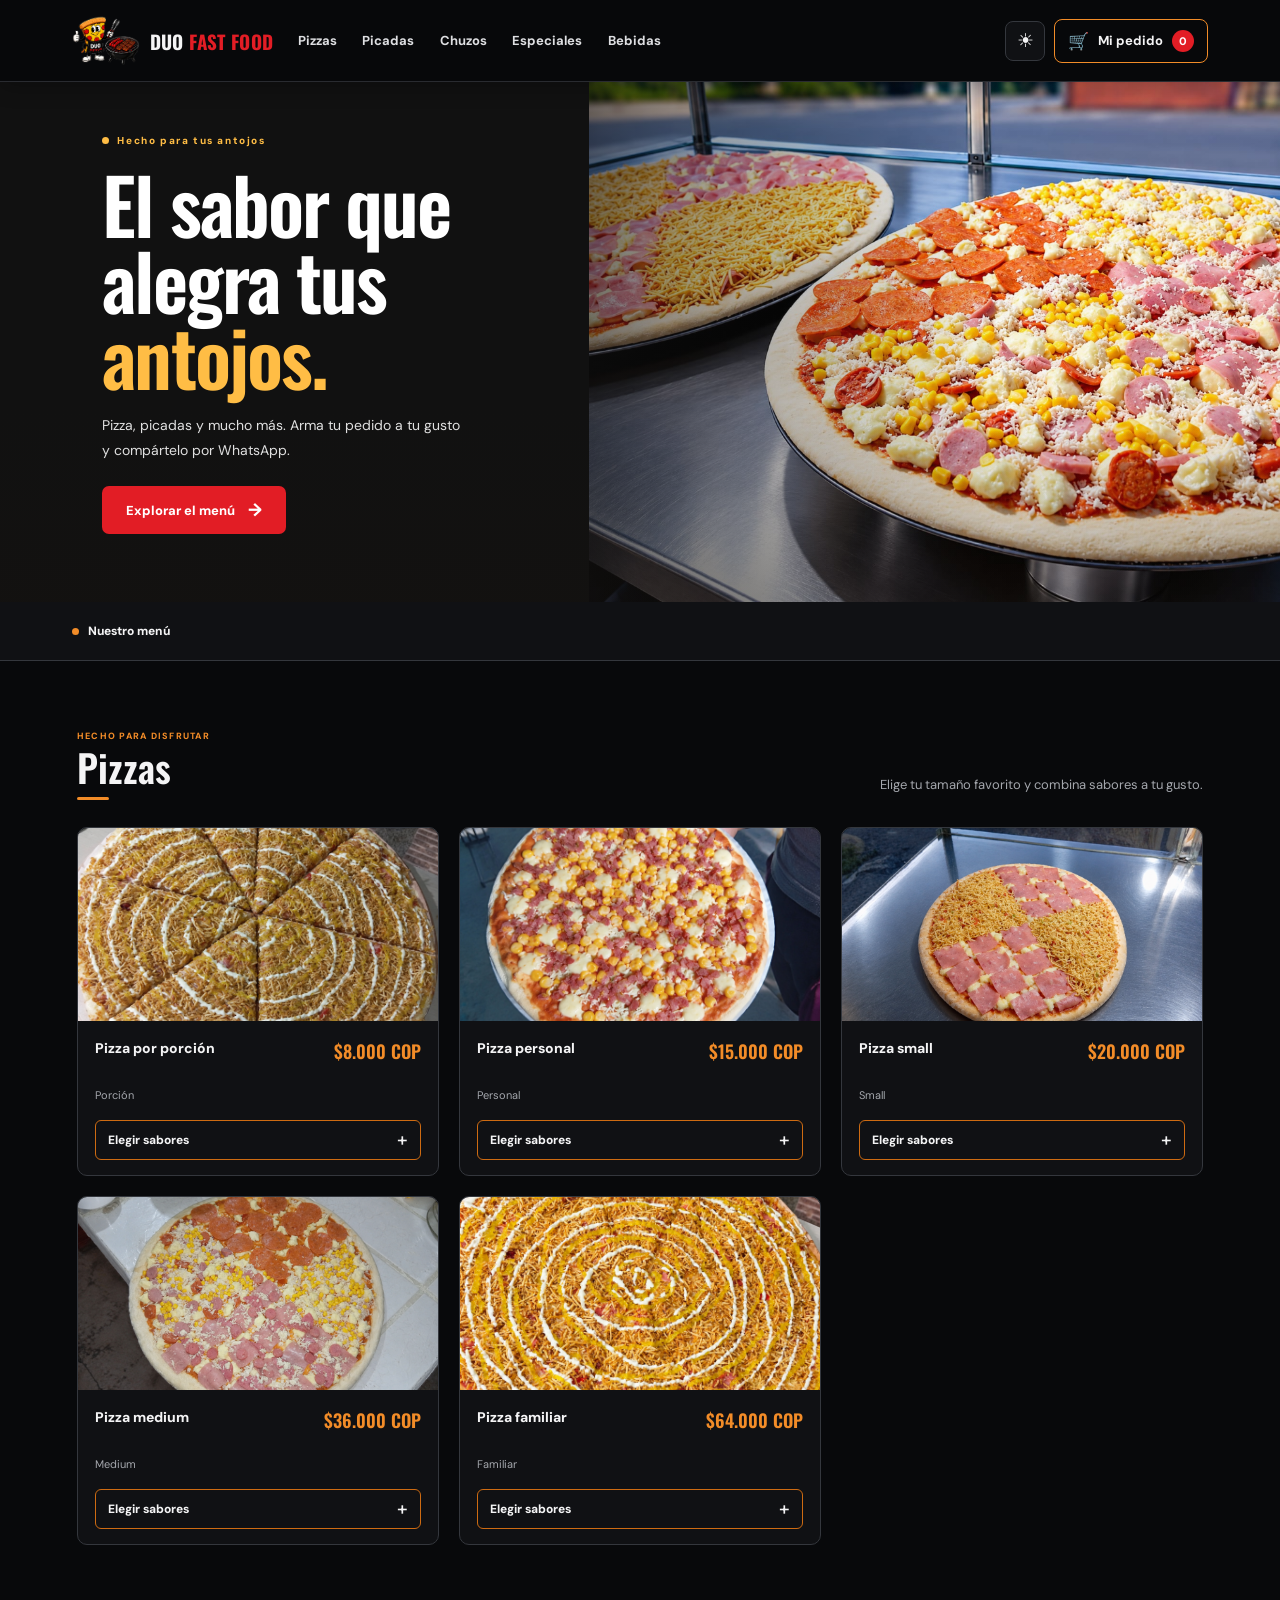
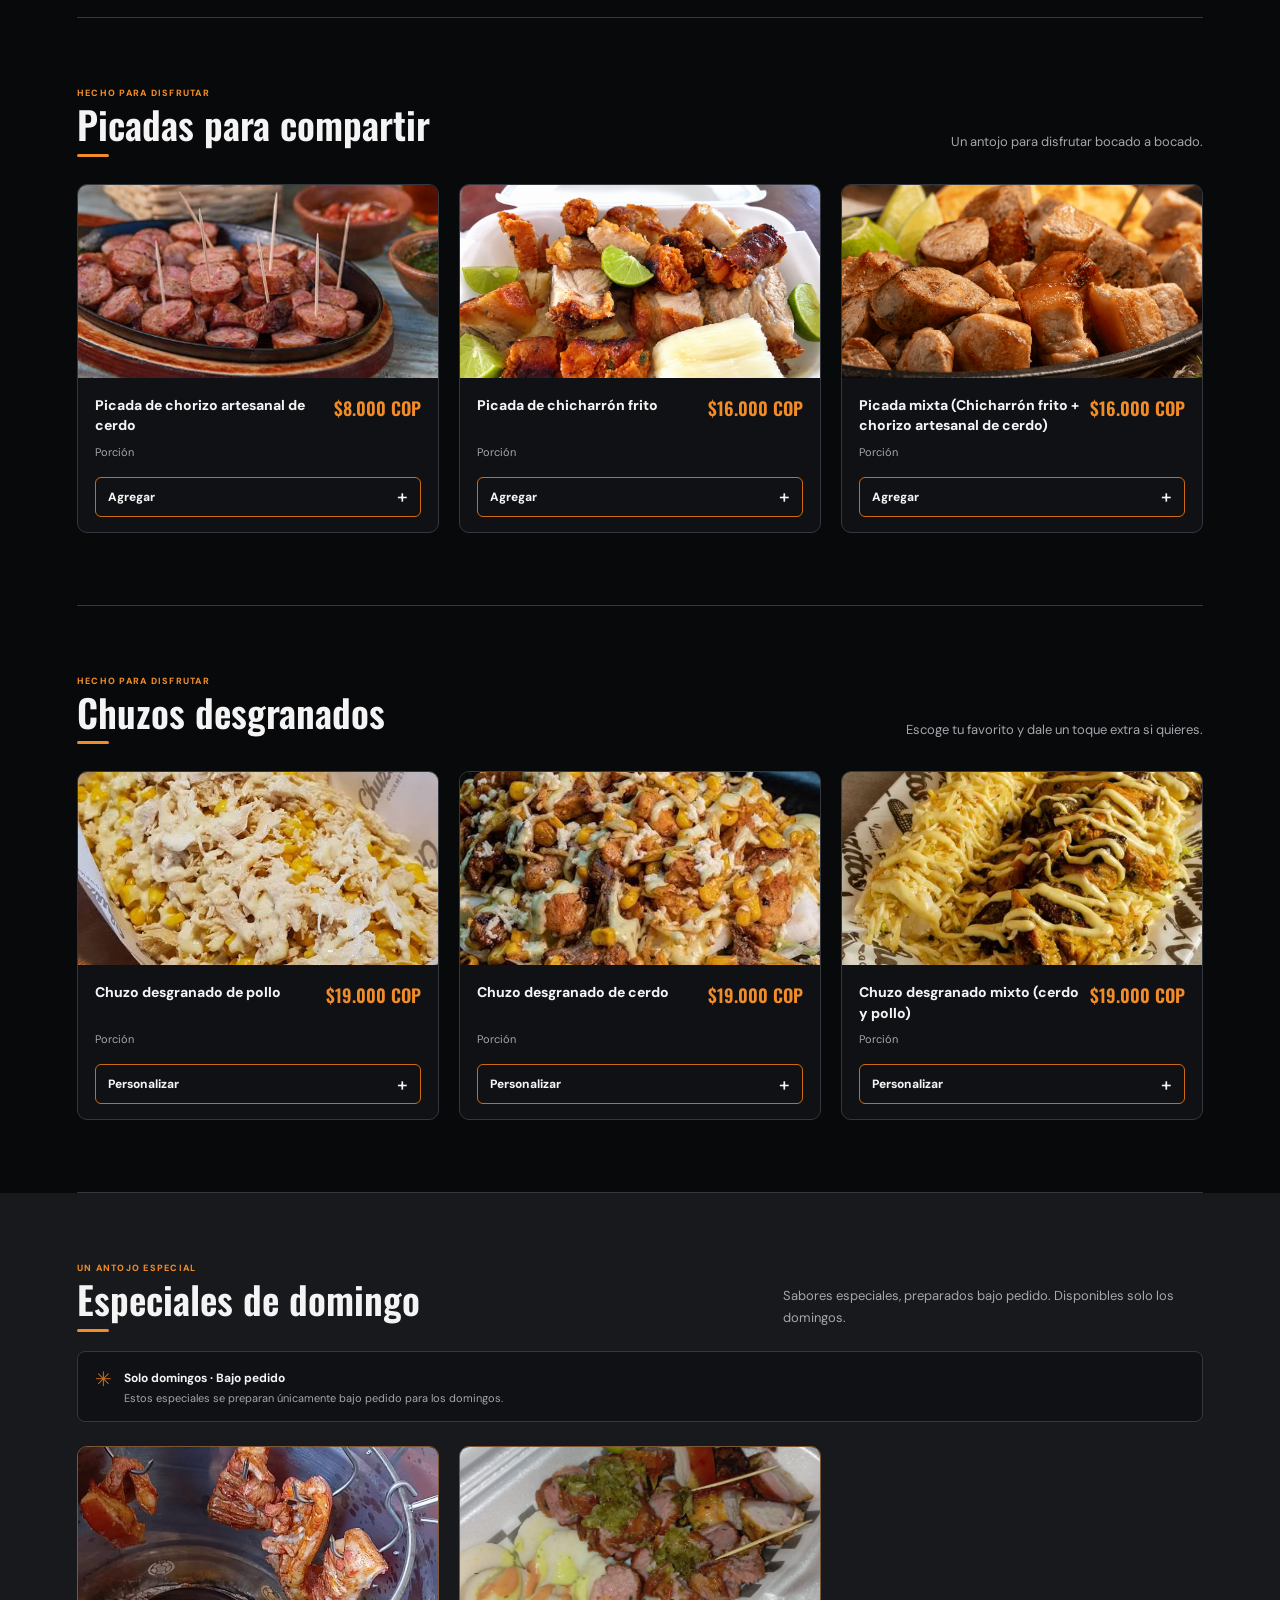
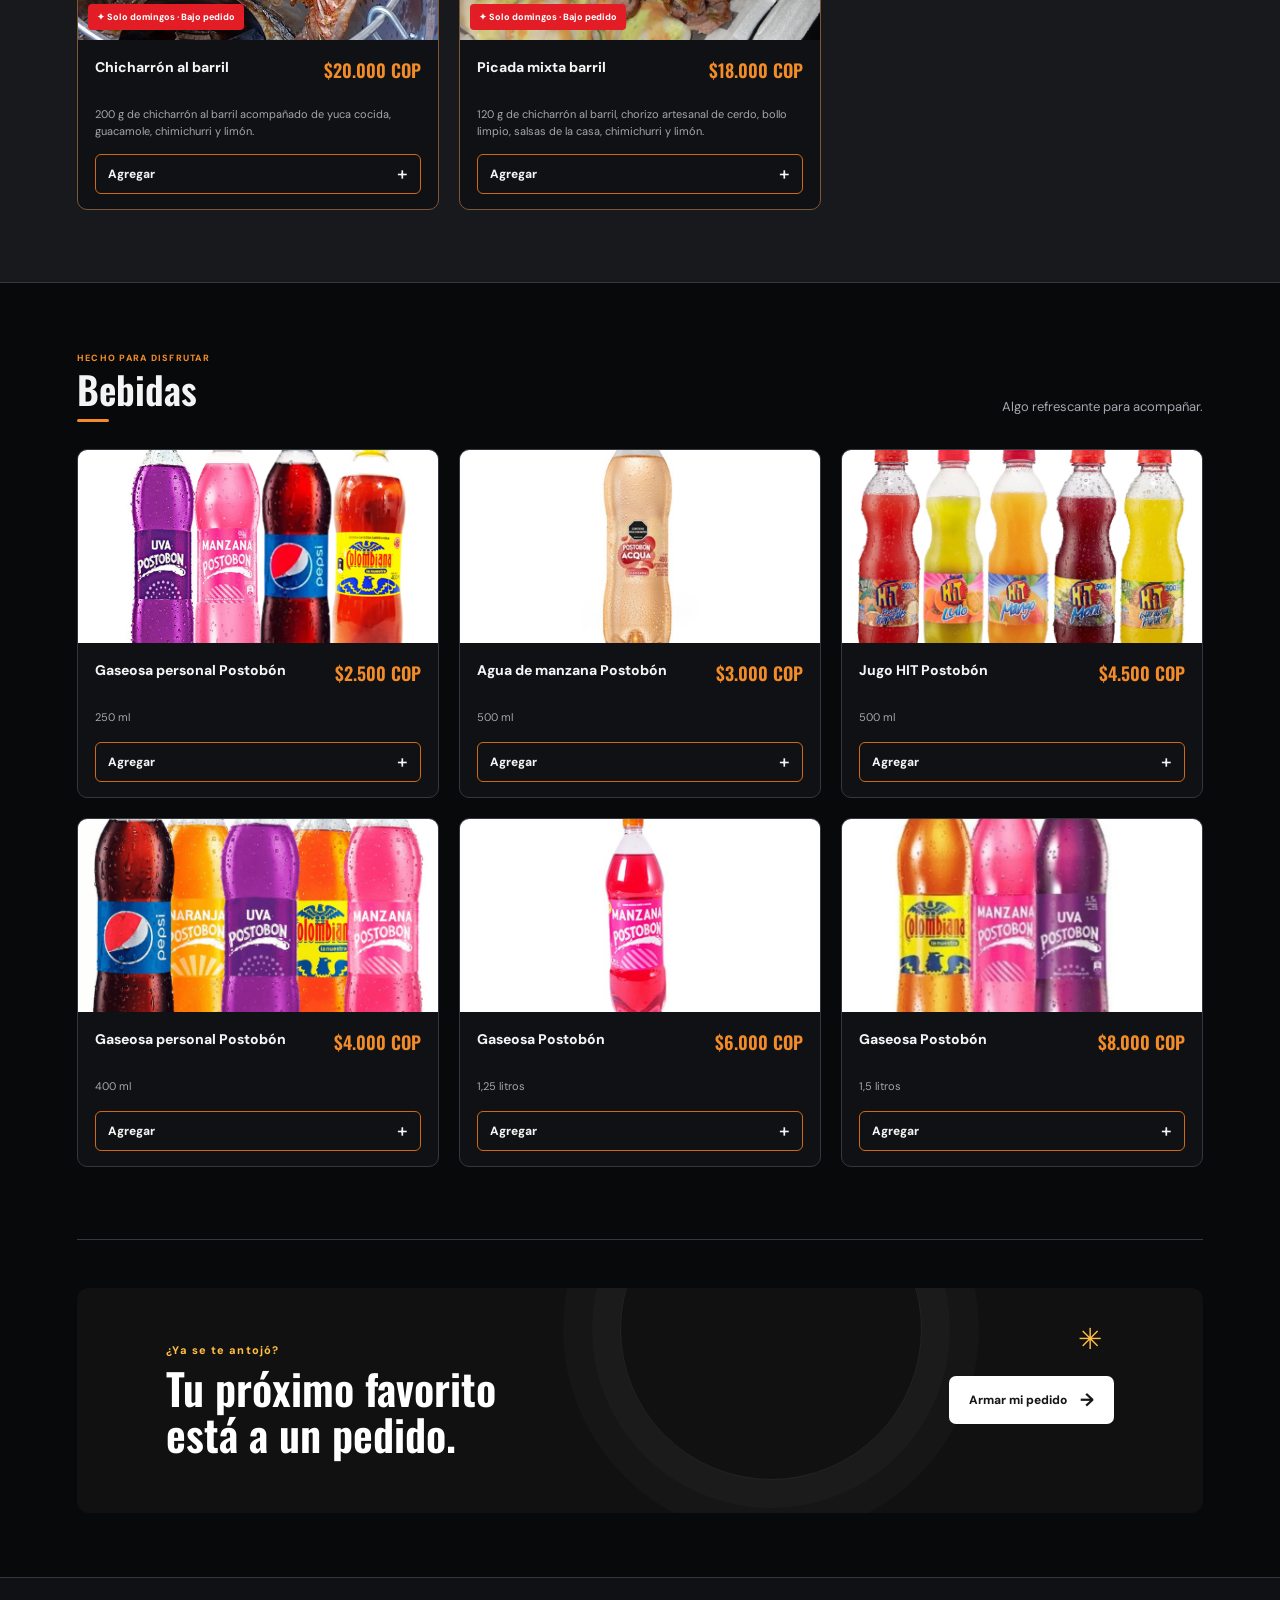
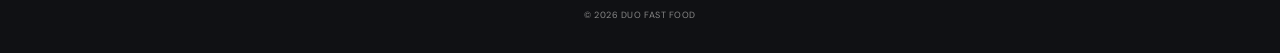
==== commit 8588c065: "Ajustar nombres y categorías del menú Co-authored-by: Copilot <223556219+Copilot@users.noreply.githu" ====
--- a/index.html
+++ b/index.html
@@ -1,3 +1,4 @@
+
 <!doctype html>
 <html lang="es">
   <head>
@@ -63,9 +64,9 @@
       </div>
 
       <nav class="mobile-category-nav" aria-label="Categorías del menú">
-        <a href="#pizzas">🍕 Pizzas</a><a href="#picadas">😋 Picadas</a>
-        <a href="#chuzos">🍡 Chuzos</a><a href="#domingo">🔥 Domingo</a>
-        <a href="#bebidas">🥤 Bebidas</a>
+        <a href="#pizzas">Pizzas</a><a href="#picadas">Picadas</a>
+        <a href="#chuzos">Chuzos</a><a href="#domingo">Especiales</a>
+        <a href="#bebidas">Bebidas</a>
       </nav>
 
       <div id="menu-sections" class="menu-sections"></div>
--- a/styles.css
+++ b/styles.css
@@ -265,9 +265,10 @@
   .hero-photo { background-image: linear-gradient(90deg, rgba(17,17,17,.93), rgba(17,17,17,.38)), linear-gradient(0deg, rgba(17,17,17,.5), transparent 60%), url("assets/hero-pizzas.png"); background-position: center, center, center bottom; background-size: cover, cover, 100% auto; }
   .menu-toolbar { height: 47px; padding: 0 18px; }
   .menu-toolbar > div { font-size: 11px; }
-  .mobile-category-nav { position: sticky; z-index: 8; top: 64px; display: flex; gap: 8px; overflow-x: auto; padding: 11px 16px; border-bottom: 1px solid var(--line); background: var(--header-background); scrollbar-width: none; }
+  .mobile-category-nav { position: sticky; z-index: 8; top: 64px; display: flex; gap: 9px; overflow-x: auto; padding: 12px 16px; border-bottom: 1px solid var(--line); background: var(--header-background); scrollbar-width: none; scroll-snap-type: x proximity; }
   .mobile-category-nav::-webkit-scrollbar { display: none; }
-  .mobile-category-nav a { flex: 0 0 auto; padding: 8px 11px; border: 1px solid var(--line); border-radius: 22px; color: var(--ink); background: var(--surface); font-size: 10px; font-weight: 700; }
+  .mobile-category-nav a { flex: 0 0 auto; padding: 9px 15px; border: 1px solid var(--line); border-radius: 22px; color: var(--text-secondary); background: var(--surface); font-size: 11px; font-weight: 700; letter-spacing: .01em; scroll-snap-align: start; transition: color .18s ease, border-color .18s ease, background .18s ease; }
+  .mobile-category-nav a:hover, .mobile-category-nav a:focus-visible { border-color: var(--orange); color: #fff; background: var(--orange); }
   .menu-sections { padding: 0 16px; }
   .menu-section { padding: 43px 0 45px; scroll-margin-top: 122px; }
   .section-heading { align-items: flex-start; flex-direction: column; gap: 10px; margin-bottom: 18px; }
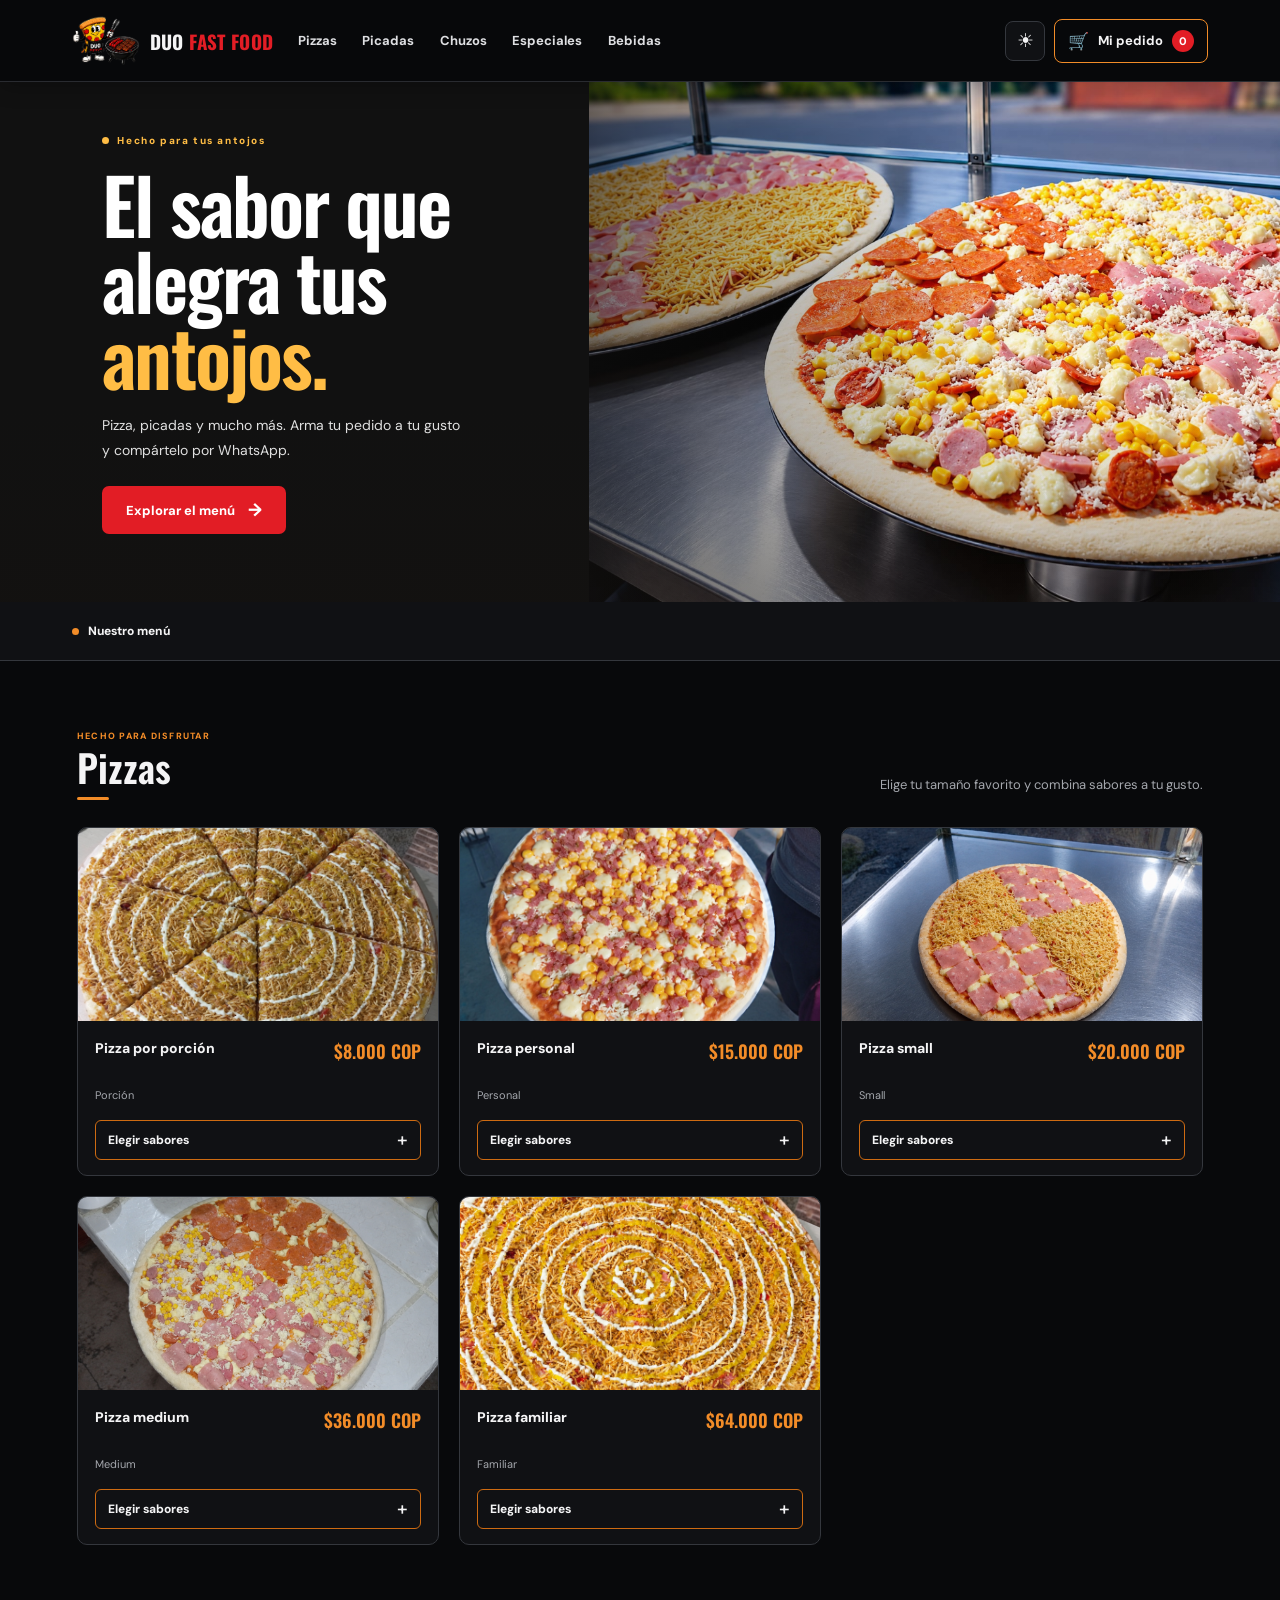
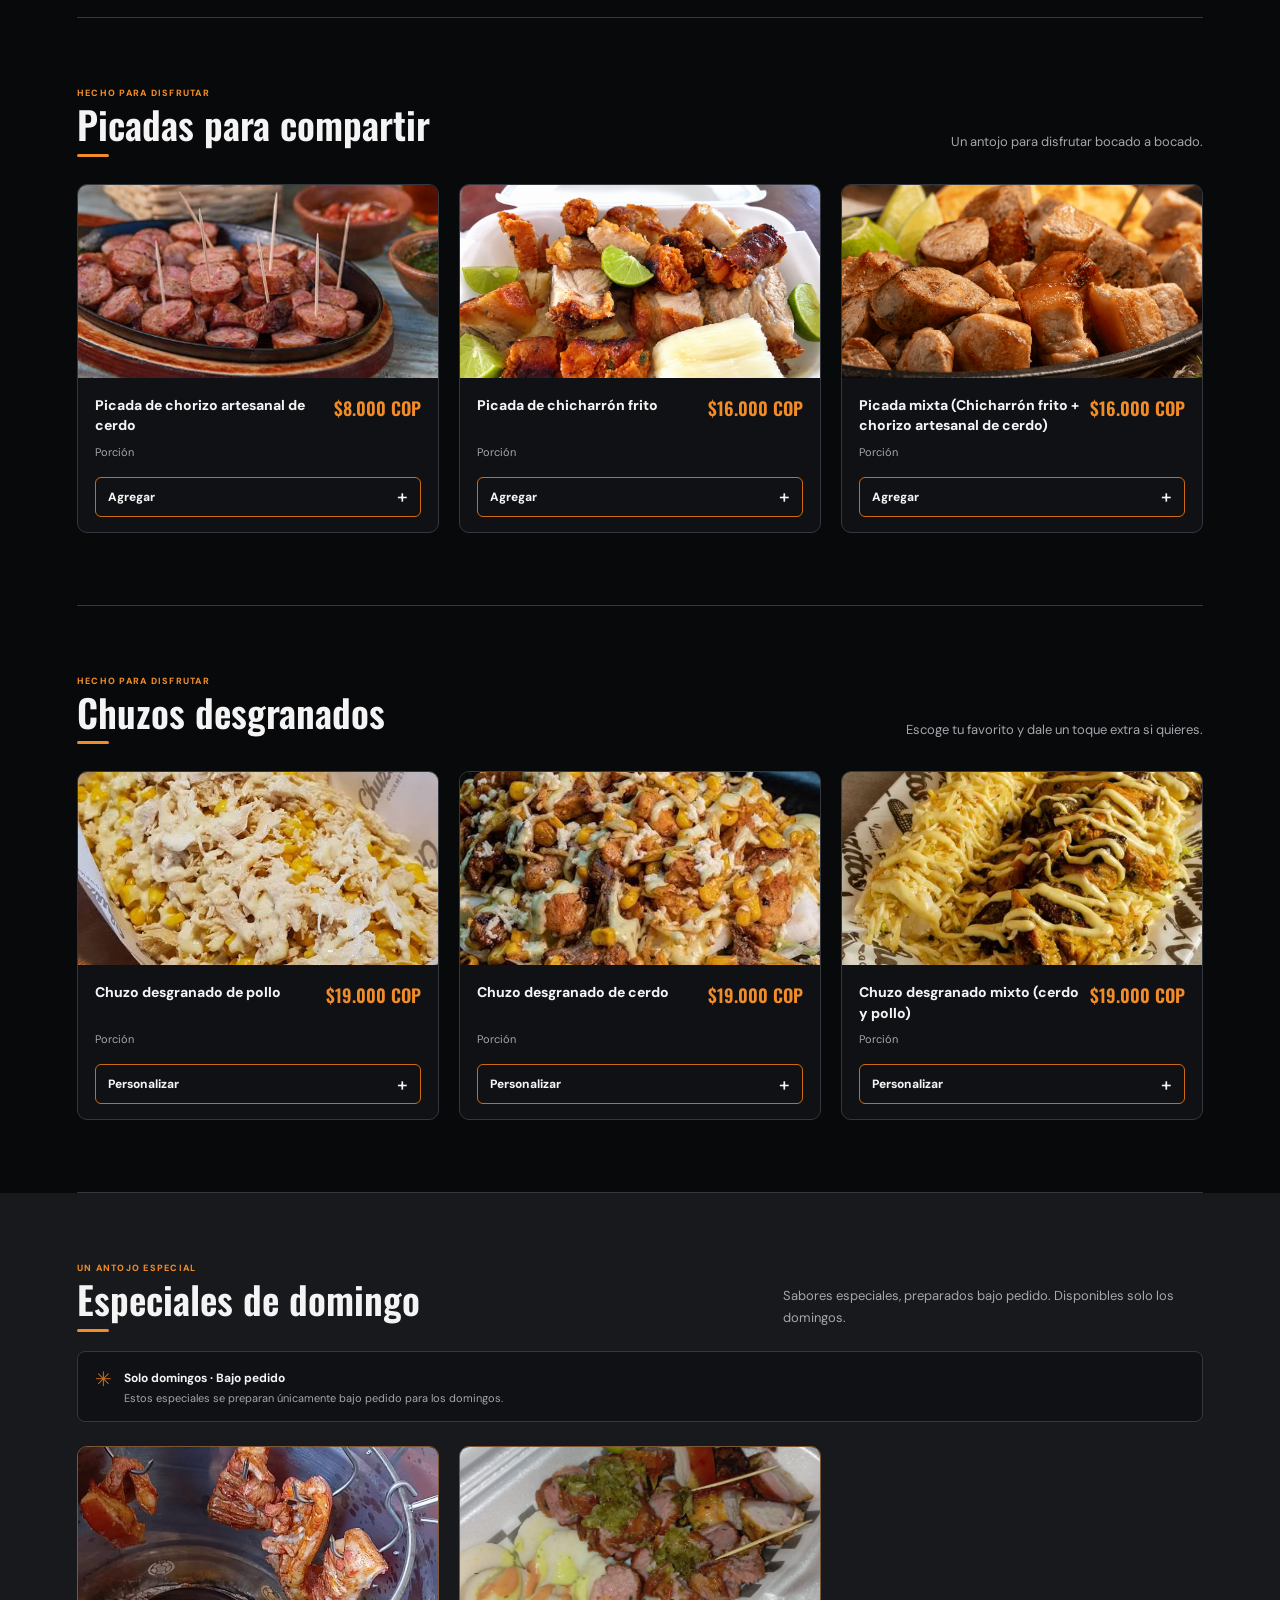
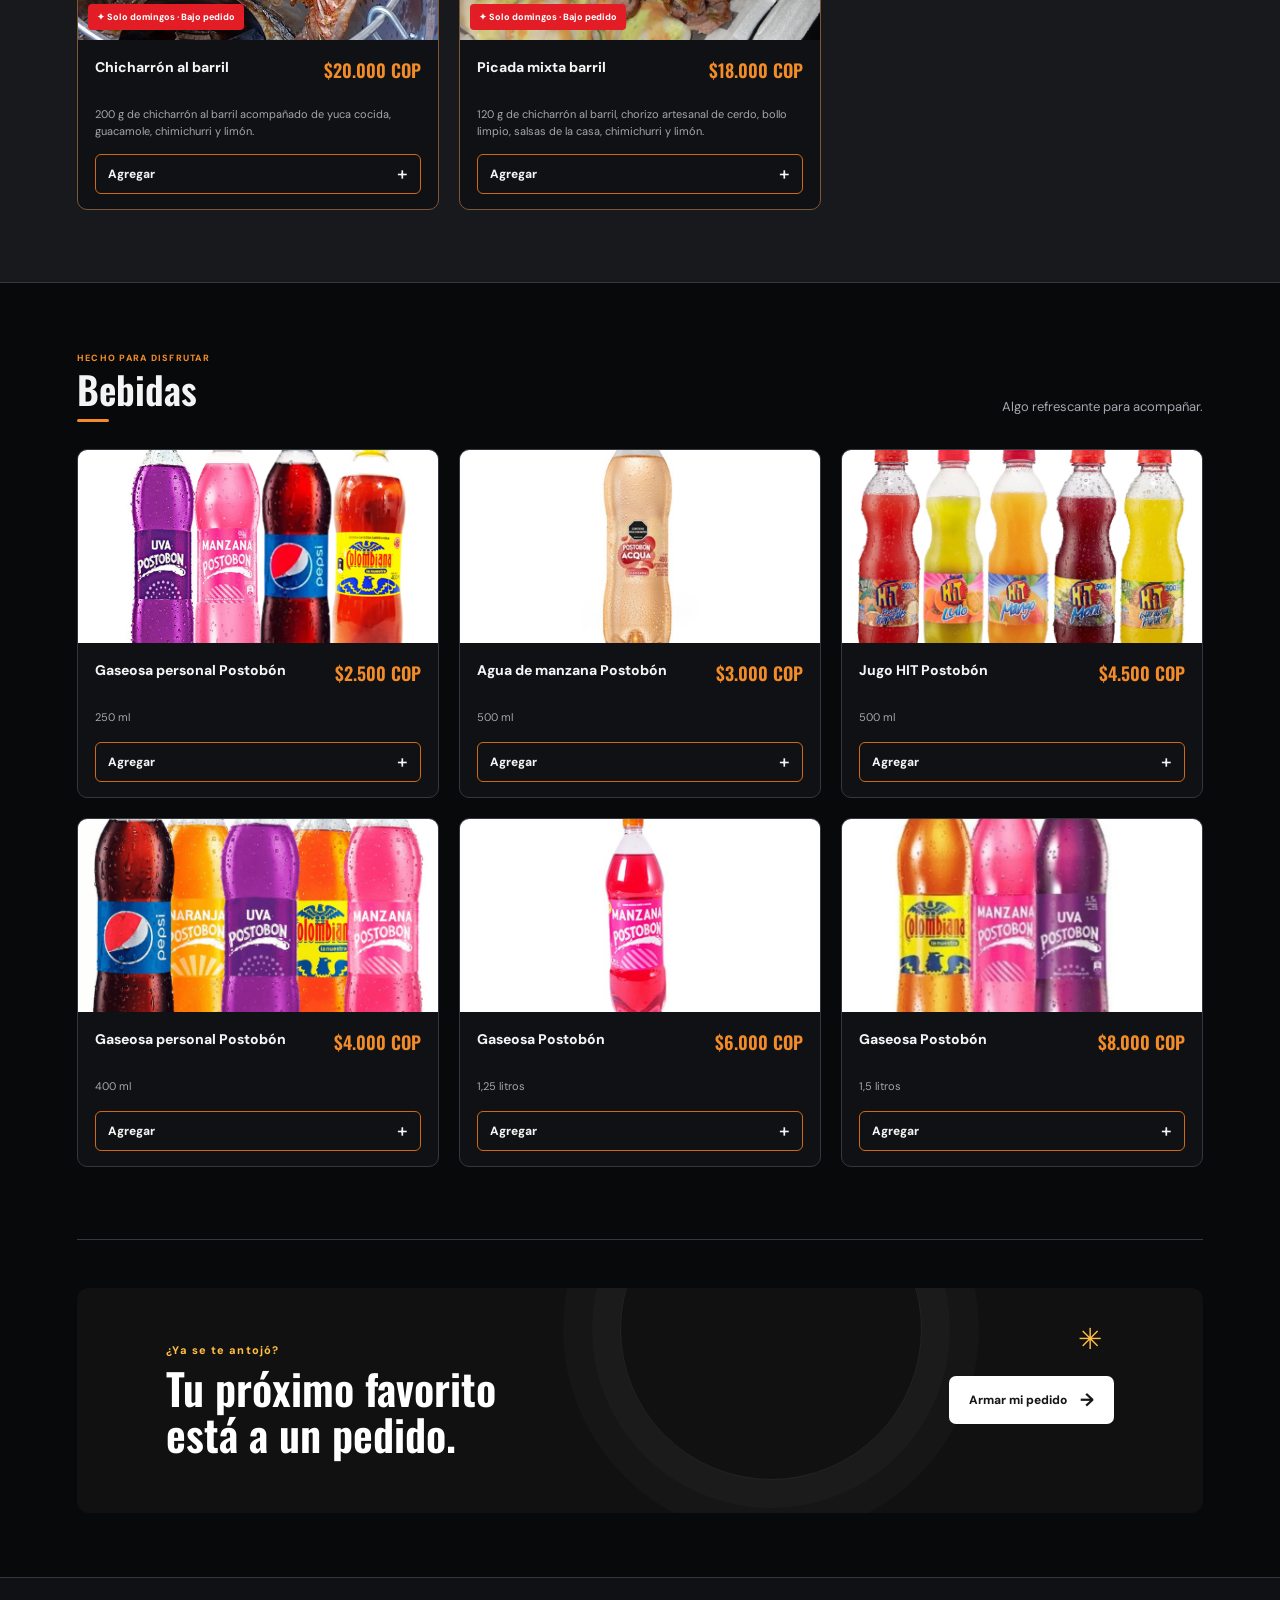
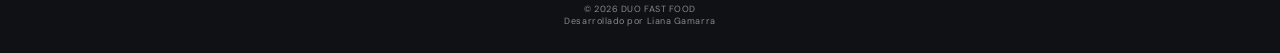
==== commit 76166ac5: "Agregar crédito personal al pie de página Co-authored-by: Copilot <223556219+Copilot@users.noreply.g" ====
--- a/index.html
+++ b/index.html
@@ -81,6 +81,7 @@
     <footer class="site-footer">
       <div class="footer-credits">
         <span>© <span data-year></span> DUO FAST FOOD</span>
+        <span>Desarrollado por Liana Gamarra</span>
       </div>
     </footer>
 
